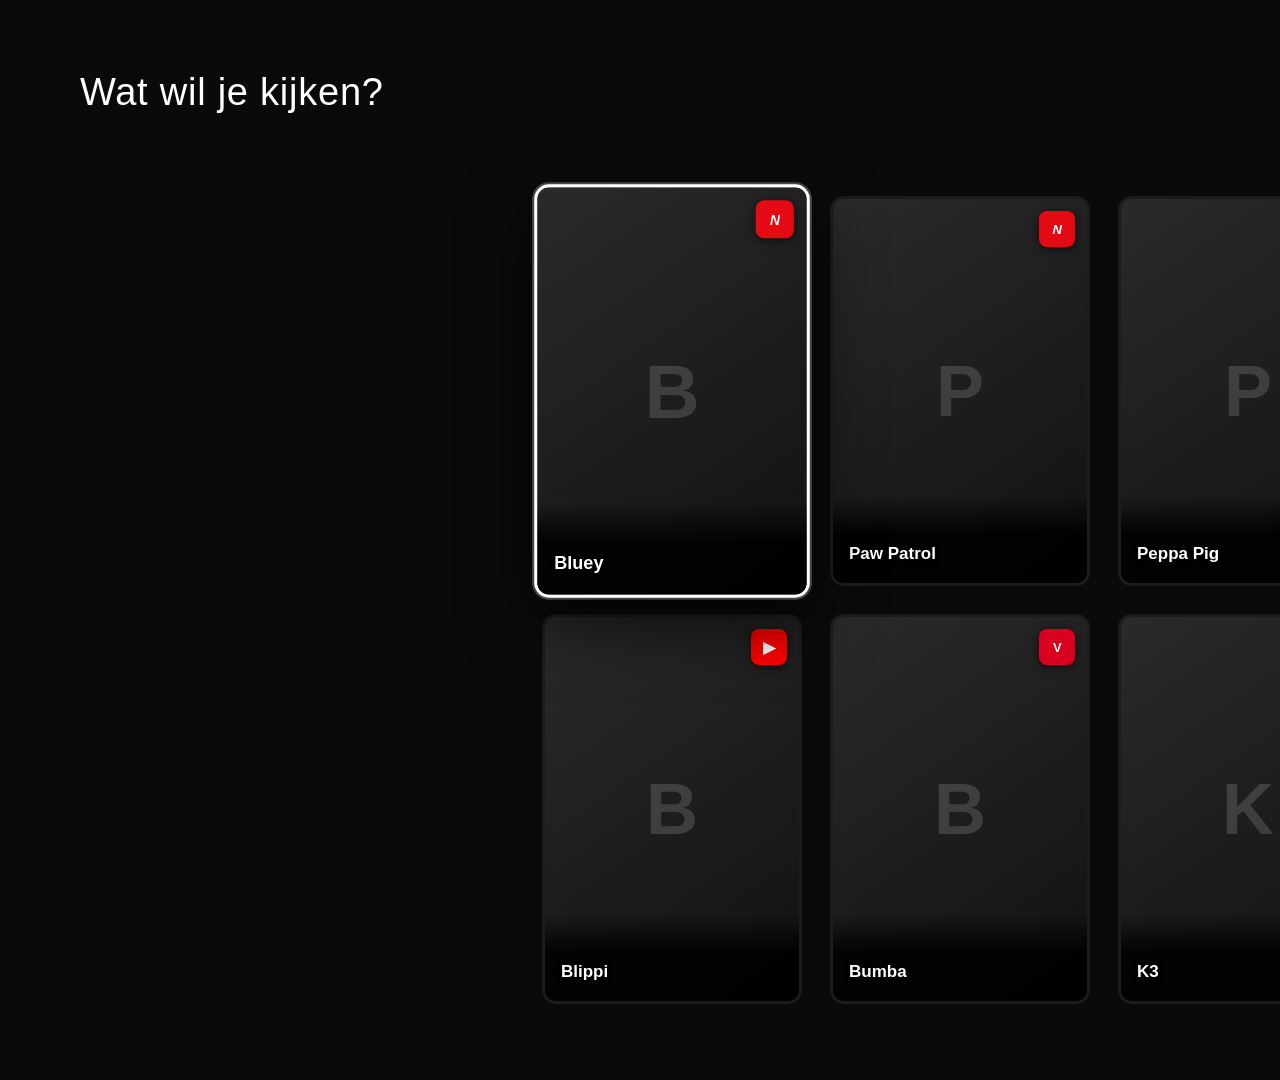
==== index.html @ e136d705 "Initial commit: Kids TV Launcher for LG WebOS 5" ====
<!DOCTYPE html>
<html lang="nl">
<head>
  <meta charset="UTF-8">
  <meta name="viewport" content="width=1920">
  <title>Kids TV</title>
  <link rel="stylesheet" href="styles.css">
</head>
<body>
  <div id="app">
    <header>
      <h1 id="app-title">Wat wil je kijken?</h1>
    </header>
    <div id="grid-container">
      <div id="grid" class="grid" role="grid" aria-label="Shows"></div>
    </div>
  </div>

  <div id="toast" class="toast hidden" role="alert"></div>

  <div id="loading">
    <span>Laden…</span>
  </div>

  <!-- webOSTV.js — present on device, shimmed for browser dev -->
  <script src="webOSTVjs/webOSTV.js" onerror="void(0)"></script>
  <script src="app.js"></script>
</body>
</html>
---- styles.css ----
/* =========================================================
   Kids TV Launcher — styles.css
   Designed for LG WebOS 5, 1920×1080 fullscreen
   ========================================================= */

*, *::before, *::after {
  margin: 0;
  padding: 0;
  box-sizing: border-box;
}

:root {
  /* Layout */
  --pad-x:         80px;
  --pad-y:         48px;
  --header-height: 88px;
  --grid-gap:      28px;

  /* Card dimensions — JS overrides via CSS vars based on show count */
  --card-w:        260px;
  --card-h:        390px;
  --card-radius:   14px;

  /* Colors */
  --bg:            #0a0a0a;
  --card-bg:       #1c1c1c;
  --text:          #f0f0f0;
  --text-muted:    #666;
  --focus-ring:    #ffffff;

  /* Platform badge colors */
  --netflix:       #E50914;
  --youtube:       #FF0000;
  --videoland:     #D8001E;
  --direct:        #1db954;
}

html, body {
  width:      1920px;
  height:     1080px;
  overflow:   hidden;
  background: var(--bg);
  color:      var(--text);
  /* LG SmartTV system font, falls back gracefully */
  font-family: 'LG Smart UI', 'Helvetica Neue', Arial, sans-serif;
  -webkit-font-smoothing: antialiased;
  user-select: none;
}

/* ── Layout shell ─────────────────────────────────────── */
#app {
  display:        flex;
  flex-direction: column;
  height:         1080px;
  padding:        var(--pad-y) var(--pad-x);
}

header {
  height:        var(--header-height);
  display:       flex;
  align-items:   center;
  margin-bottom: 32px;
  flex-shrink:   0;
}

header h1 {
  font-size:      38px;
  font-weight:    300;
  letter-spacing: 0.02em;
  color:          #fff;
}

#grid-container {
  flex:            1;
  display:         flex;
  align-items:     center;   /* vertical centering when 1 row */
  justify-content: center;
}

/* ── Grid ─────────────────────────────────────────────── */
.grid {
  display:               grid;
  grid-template-columns: repeat(var(--cols, 3), var(--card-w));
  grid-auto-rows:        var(--card-h);
  gap:                   var(--grid-gap);
  justify-content:       center;
  align-content:         center;
}

/* ── Cards ────────────────────────────────────────────── */
.card {
  position:      relative;
  width:         var(--card-w);
  height:        var(--card-h);
  border-radius: var(--card-radius);
  overflow:      hidden;
  background:    var(--card-bg);
  cursor:        pointer;
  outline:       none;
  border:        3px solid transparent;

  transition:
    transform   0.15s cubic-bezier(0.25, 0.46, 0.45, 0.94),
    border-color 0.1s ease,
    box-shadow  0.15s ease;
}

/* Focus via D-pad (JS adds .focused) and Magic Remote hover */
.card.focused,
.card:hover {
  transform:    scale(1.06);
  border-color: var(--focus-ring);
  box-shadow:
    0 0 0 2px rgba(255, 255, 255, 0.25),
    0 24px 64px rgba(0, 0, 0, 0.7);
  z-index:      10;
}

/* Slightly different hover vs focused so keyboard navigation is clear */
.card:hover:not(.focused) {
  transform:    scale(1.03);
  border-color: rgba(255, 255, 255, 0.5);
}

/* ── Card image ───────────────────────────────────────── */
.card-image {
  position: absolute;
  inset:    0;
}

.card-image img {
  width:       100%;
  height:      100%;
  object-fit:  cover;
  display:     block;
}

/* Placeholder shown when image fails */
.card-image .img-fallback {
  display:         flex;
  align-items:     center;
  justify-content: center;
  width:           100%;
  height:          100%;
  font-size:       72px;
  font-weight:     700;
  color:           rgba(255,255,255,0.15);
  background:      linear-gradient(145deg, #2a2a2a, #111);
}

/* ── Card title ───────────────────────────────────────── */
.card-title {
  position:    absolute;
  bottom:      0;
  left:        0;
  right:       0;
  padding:     48px 16px 18px;
  background:  linear-gradient(to top, rgba(0,0,0,0.92) 55%, transparent);
  font-size:   17px;
  font-weight: 600;
  line-height: 1.3;
  color:       #fff;
  text-shadow: 0 1px 6px rgba(0,0,0,0.9);
}

/* ── Platform badges ──────────────────────────────────── */
.badge {
  position:        absolute;
  top:             12px;
  right:           12px;
  width:           36px;
  height:          36px;
  border-radius:   8px;
  display:         flex;
  align-items:     center;
  justify-content: center;
  font-size:       13px;
  font-weight:     900;
  color:           #fff;
  letter-spacing:  -0.5px;
  box-shadow:      0 2px 10px rgba(0,0,0,0.6);
}

.badge-netflix   { background: var(--netflix);   font-style: italic; }
.badge-youtube   { background: var(--youtube);   font-size: 16px; }
.badge-videoland { background: var(--videoland); }
.badge-direct    { background: var(--direct); }

/* ── Toast notification ───────────────────────────────── */
.toast {
  position:   fixed;
  bottom:     60px;
  left:       50%;
  transform:  translateX(-50%);
  background: rgba(28, 28, 28, 0.97);
  border:     1px solid #3a3a3a;
  border-radius: 12px;
  padding:    18px 36px;
  font-size:  22px;
  color:      #fff;
  z-index:    200;
  white-space: nowrap;
  transition: opacity 0.3s ease;
  box-shadow: 0 8px 32px rgba(0,0,0,0.5);
}

.toast.hidden {
  opacity:        0;
  pointer-events: none;
}

/* ── Loading screen ───────────────────────────────────── */
#loading {
  position:        fixed;
  inset:           0;
  display:         flex;
  align-items:     center;
  justify-content: center;
  background:      var(--bg);
  font-size:       26px;
  color:           var(--text-muted);
  z-index:         100;
  transition:      opacity 0.4s ease;
}

#loading.hidden {
  opacity:        0;
  pointer-events: none;
}
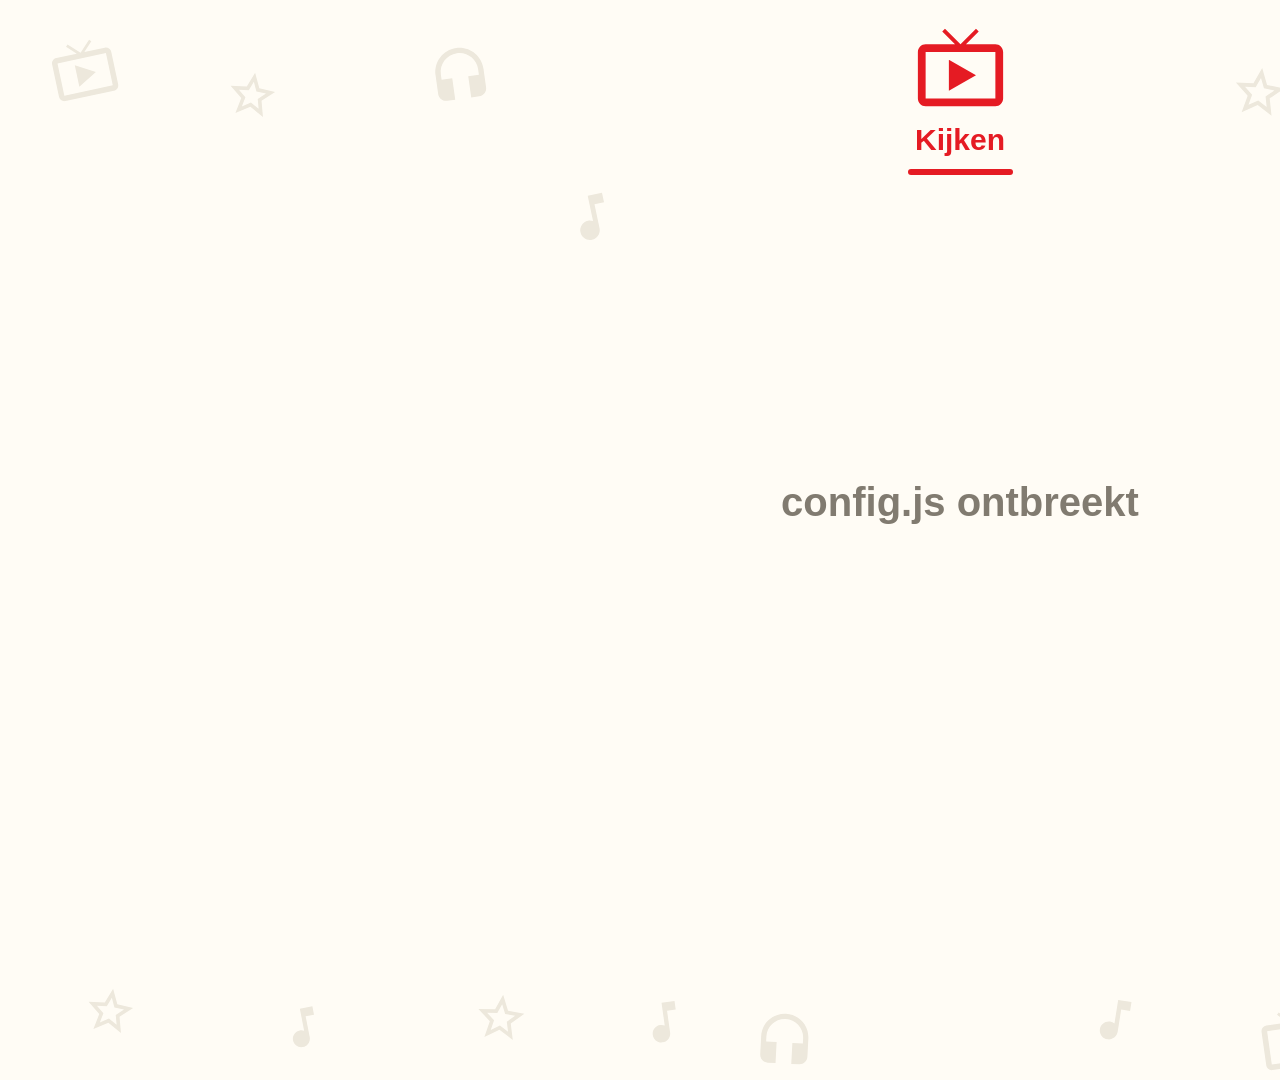
==== commit 40a22b55: "Rebuild as Jellyfin kids player for LG webOS (tablet look, direct play, resume)" ====
--- a/index.html
+++ b/index.html
@@ -1,29 +1,39 @@
 <!DOCTYPE html>
 <html lang="nl">
 <head>
-  <meta charset="UTF-8">
-  <meta name="viewport" content="width=1920">
+  <meta charset="utf-8">
   <title>Kids TV</title>
   <link rel="stylesheet" href="styles.css">
 </head>
 <body>
-  <div id="app">
-    <header>
-      <h1 id="app-title">Wat wil je kijken?</h1>
-    </header>
-    <div id="grid-container">
-      <div id="grid" class="grid" role="grid" aria-label="Shows"></div>
+  <div id="home" class="screen">
+    <div id="doodles"></div>
+    <nav class="tabs">
+      <div class="tab selected">
+        <svg viewBox="0 0 24 24"><path d="M21 6h-7.59l3.29-3.29L16 2l-4 4-4-4-.71.71L10.59 6H3c-1.1 0-2 .89-2 2v12c0 1.1.9 2 2 2h18c1.1 0 2-.9 2-2V8c0-1.11-.9-2-2-2zm0 14H3V8h18v12zM9 10v8l7-4z"/></svg>
+        <span>Kijken</span>
+        <i></i>
+      </div>
+    </nav>
+    <div id="grid" class="grid"></div>
+    <div id="message" class="message hidden"></div>
+    <div class="lock">
+      <svg viewBox="0 0 24 24"><path d="M18 8h-1V6c0-2.76-2.24-5-5-5S7 3.24 7 6v2H6c-1.1 0-2 .9-2 2v10c0 1.1.9 2 2 2h12c1.1 0 2-.9 2-2V10c0-1.1-.9-2-2-2zm-6 9c-1.1 0-2-.9-2-2s.9-2 2-2 2 .9 2 2-.9 2-2 2zm3.1-9H8.9V6c0-1.71 1.39-3.1 3.1-3.1 1.71 0 3.1 1.39 3.1 3.1v2z"/></svg>
     </div>
   </div>
 
-  <div id="toast" class="toast hidden" role="alert"></div>
-
-  <div id="loading">
-    <span>Laden…</span>
+  <div id="player" class="screen hidden">
+    <video id="video"></video>
+    <div id="overlay" class="overlay hidden">
+      <div class="big-button">
+        <svg viewBox="0 0 24 24"><path d="M8 5v14l11-7z"/></svg>
+      </div>
+      <div id="episode-title" class="episode-title"></div>
+    </div>
+    <div id="spinner" class="spinner hidden"></div>
   </div>
 
-  <!-- webOSTV.js — present on device, shimmed for browser dev -->
-  <script src="webOSTVjs/webOSTV.js" onerror="void(0)"></script>
+  <script src="config.js"></script>
   <script src="app.js"></script>
 </body>
 </html>
--- a/styles.css
+++ b/styles.css
@@ -1,229 +1,185 @@
-/* =========================================================
-   Kids TV Launcher — styles.css
-   Designed for LG WebOS 5, 1920×1080 fullscreen
-   ========================================================= */
+* { box-sizing: border-box; margin: 0; padding: 0; }
 
-*, *::before, *::after {
-  margin: 0;
-  padding: 0;
-  box-sizing: border-box;
+html, body {
+  width: 1920px;
+  height: 1080px;
+  overflow: hidden;
+  background: #FFFCF5;
+  font-family: "Museo Sans", "LG Smart UI", Roboto, Arial, sans-serif;
+  color: #2D2D2D;
 }
 
-:root {
-  /* Layout */
-  --pad-x:         80px;
-  --pad-y:         48px;
-  --header-height: 88px;
-  --grid-gap:      28px;
+.hidden { display: none !important; }
 
-  /* Card dimensions — JS overrides via CSS vars based on show count */
-  --card-w:        260px;
-  --card-h:        390px;
-  --card-radius:   14px;
-
-  /* Colors */
-  --bg:            #0a0a0a;
-  --card-bg:       #1c1c1c;
-  --text:          #f0f0f0;
-  --text-muted:    #666;
-  --focus-ring:    #ffffff;
-
-  /* Platform badge colors */
-  --netflix:       #E50914;
-  --youtube:       #FF0000;
-  --videoland:     #D8001E;
-  --direct:        #1db954;
+.screen {
+  position: absolute;
+  top: 0; left: 0;
+  width: 1920px;
+  height: 1080px;
 }
 
-html, body {
-  width:      1920px;
-  height:     1080px;
-  overflow:   hidden;
-  background: var(--bg);
-  color:      var(--text);
-  /* LG SmartTV system font, falls back gracefully */
-  font-family: 'LG Smart UI', 'Helvetica Neue', Arial, sans-serif;
-  -webkit-font-smoothing: antialiased;
-  user-select: none;
+/* ── Home ───────────────────────────────────────── */
+
+#doodles svg {
+  position: absolute;
+  fill: #EDE8DC;
 }
 
-/* ── Layout shell ─────────────────────────────────────── */
-#app {
-  display:        flex;
-  flex-direction: column;
-  height:         1080px;
-  padding:        var(--pad-y) var(--pad-x);
+.tabs {
+  position: relative;
+  display: flex;
+  justify-content: center;
+  padding-top: 21px;
+  height: 230px;
 }
 
-header {
-  height:        var(--header-height);
-  display:       flex;
-  align-items:   center;
-  margin-bottom: 32px;
-  flex-shrink:   0;
+.tab {
+  width: 180px;
+  display: flex;
+  flex-direction: column;
+  align-items: center;
+  color: #2D2D2D;
 }
 
-header h1 {
-  font-size:      38px;
-  font-weight:    300;
-  letter-spacing: 0.02em;
-  color:          #fff;
+.tab svg { width: 93px; height: 93px; fill: currentColor; }
+.tab span { margin-top: 9px; font-size: 30px; font-weight: 800; }
+.tab i { margin-top: 12px; width: 105px; height: 6px; border-radius: 3px; background: transparent; }
+.tab.selected { color: #E51B23; }
+.tab.selected i { background: #E51B23; }
+
+.grid {
+  position: relative;
+  display: grid;
+  grid-template-columns: repeat(3, 1fr);
+  grid-gap: 30px;
+  padding: 12px 60px 0;
 }
 
-#grid-container {
-  flex:            1;
-  display:         flex;
-  align-items:     center;   /* vertical centering when 1 row */
+.card {
+  position: relative;
+  width: 100%;
+  padding-top: 66.67%; /* 3:2 */
+  border-radius: 39px;
+  overflow: hidden;
+  background: #EDE8DC;
+  box-shadow: 0 10px 22px rgba(90, 75, 54, 0.24);
+  transition: transform 0.15s ease, box-shadow 0.15s ease;
+}
+
+.card img {
+  position: absolute;
+  top: 0; left: 0;
+  width: 100%;
+  height: 100%;
+  object-fit: cover;
+}
+
+.card .shade {
+  position: absolute;
+  left: 0; right: 0; bottom: 0;
+  height: 138px;
+  background: linear-gradient(rgba(0, 0, 0, 0), rgba(0, 0, 0, 0.82));
+}
+
+.card .title {
+  position: absolute;
+  left: 0; right: 0; bottom: 18px;
+  text-align: center;
+  color: #fff;
+  font-size: 51px;
+  font-weight: 800;
+}
+
+.card .badge {
+  position: absolute;
+  top: 18px; right: 18px;
+  width: 72px; height: 72px;
+  border-radius: 24px;
+  background: #E51B23;
+  display: flex;
+  align-items: center;
   justify-content: center;
 }
 
-/* ── Grid ─────────────────────────────────────────────── */
-.grid {
-  display:               grid;
-  grid-template-columns: repeat(var(--cols, 3), var(--card-w));
-  grid-auto-rows:        var(--card-h);
-  gap:                   var(--grid-gap);
-  justify-content:       center;
-  align-content:         center;
+.card .badge svg { width: 46px; height: 46px; fill: #fff; }
+
+.card.focused {
+  transform: scale(1.05);
+  box-shadow: 0 0 0 10px #E51B23, 0 16px 34px rgba(90, 75, 54, 0.35);
 }
 
-/* ── Cards ────────────────────────────────────────────── */
-.card {
-  position:      relative;
-  width:         var(--card-w);
-  height:        var(--card-h);
-  border-radius: var(--card-radius);
-  overflow:      hidden;
-  background:    var(--card-bg);
-  cursor:        pointer;
-  outline:       none;
-  border:        3px solid transparent;
-
-  transition:
-    transform   0.15s cubic-bezier(0.25, 0.46, 0.45, 0.94),
-    border-color 0.1s ease,
-    box-shadow  0.15s ease;
+.lock {
+  position: absolute;
+  right: 36px; bottom: 27px;
+  width: 102px; height: 102px;
+  border-radius: 51px;
+  background: #FFFDF8;
+  box-shadow: 0 8px 20px rgba(90, 75, 54, 0.3);
+  display: flex;
+  align-items: center;
+  justify-content: center;
 }
 
-/* Focus via D-pad (JS adds .focused) and Magic Remote hover */
-.card.focused,
-.card:hover {
-  transform:    scale(1.06);
-  border-color: var(--focus-ring);
-  box-shadow:
-    0 0 0 2px rgba(255, 255, 255, 0.25),
-    0 24px 64px rgba(0, 0, 0, 0.7);
-  z-index:      10;
+.lock svg { width: 51px; height: 51px; fill: #373737; }
+
+.message {
+  position: absolute;
+  top: 480px; left: 0; right: 0;
+  text-align: center;
+  font-size: 40px;
+  font-weight: 700;
+  color: #817B70;
 }
 
-/* Slightly different hover vs focused so keyboard navigation is clear */
-.card:hover:not(.focused) {
-  transform:    scale(1.03);
-  border-color: rgba(255, 255, 255, 0.5);
+/* ── Player ─────────────────────────────────────── */
+
+#player { background: #000; }
+
+#video {
+  width: 1920px;
+  height: 1080px;
+  background: #000;
 }
 
-/* ── Card image ───────────────────────────────────────── */
-.card-image {
+.overlay {
   position: absolute;
-  inset:    0;
+  top: 0; left: 0;
+  width: 1920px;
+  height: 1080px;
+  background: rgba(0, 0, 0, 0.35);
+  display: flex;
+  flex-direction: column;
+  align-items: center;
+  justify-content: center;
 }
 
-.card-image img {
-  width:       100%;
-  height:      100%;
-  object-fit:  cover;
-  display:     block;
+.big-button {
+  width: 260px; height: 260px;
+  border-radius: 130px;
+  background: rgba(255, 253, 248, 0.95);
+  display: flex;
+  align-items: center;
+  justify-content: center;
 }
 
-/* Placeholder shown when image fails */
-.card-image .img-fallback {
-  display:         flex;
-  align-items:     center;
-  justify-content: center;
-  width:           100%;
-  height:          100%;
-  font-size:       72px;
-  font-weight:     700;
-  color:           rgba(255,255,255,0.15);
-  background:      linear-gradient(145deg, #2a2a2a, #111);
+.big-button svg { width: 170px; height: 170px; fill: #E51B23; margin-left: 18px; }
+
+.episode-title {
+  margin-top: 40px;
+  color: #fff;
+  font-size: 54px;
+  font-weight: 800;
+  text-shadow: 0 2px 10px rgba(0, 0, 0, 0.6);
 }
 
-/* ── Card title ───────────────────────────────────────── */
-.card-title {
-  position:    absolute;
-  bottom:      0;
-  left:        0;
-  right:       0;
-  padding:     48px 16px 18px;
-  background:  linear-gradient(to top, rgba(0,0,0,0.92) 55%, transparent);
-  font-size:   17px;
-  font-weight: 600;
-  line-height: 1.3;
-  color:       #fff;
-  text-shadow: 0 1px 6px rgba(0,0,0,0.9);
+.spinner {
+  position: absolute;
+  top: 480px; left: 900px;
+  width: 120px; height: 120px;
+  border-radius: 60px;
+  border: 12px solid rgba(255, 255, 255, 0.25);
+  border-top-color: #E51B23;
+  animation: spin 0.9s linear infinite;
 }
 
-/* ── Platform badges ──────────────────────────────────── */
-.badge {
-  position:        absolute;
-  top:             12px;
-  right:           12px;
-  width:           36px;
-  height:          36px;
-  border-radius:   8px;
-  display:         flex;
-  align-items:     center;
-  justify-content: center;
-  font-size:       13px;
-  font-weight:     900;
-  color:           #fff;
-  letter-spacing:  -0.5px;
-  box-shadow:      0 2px 10px rgba(0,0,0,0.6);
-}
-
-.badge-netflix   { background: var(--netflix);   font-style: italic; }
-.badge-youtube   { background: var(--youtube);   font-size: 16px; }
-.badge-videoland { background: var(--videoland); }
-.badge-direct    { background: var(--direct); }
-
-/* ── Toast notification ───────────────────────────────── */
-.toast {
-  position:   fixed;
-  bottom:     60px;
-  left:       50%;
-  transform:  translateX(-50%);
-  background: rgba(28, 28, 28, 0.97);
-  border:     1px solid #3a3a3a;
-  border-radius: 12px;
-  padding:    18px 36px;
-  font-size:  22px;
-  color:      #fff;
-  z-index:    200;
-  white-space: nowrap;
-  transition: opacity 0.3s ease;
-  box-shadow: 0 8px 32px rgba(0,0,0,0.5);
-}
-
-.toast.hidden {
-  opacity:        0;
-  pointer-events: none;
-}
-
-/* ── Loading screen ───────────────────────────────────── */
-#loading {
-  position:        fixed;
-  inset:           0;
-  display:         flex;
-  align-items:     center;
-  justify-content: center;
-  background:      var(--bg);
-  font-size:       26px;
-  color:           var(--text-muted);
-  z-index:         100;
-  transition:      opacity 0.4s ease;
-}
-
-#loading.hidden {
-  opacity:        0;
-  pointer-events: none;
-}
+@keyframes spin { to { transform: rotate(360deg); } }
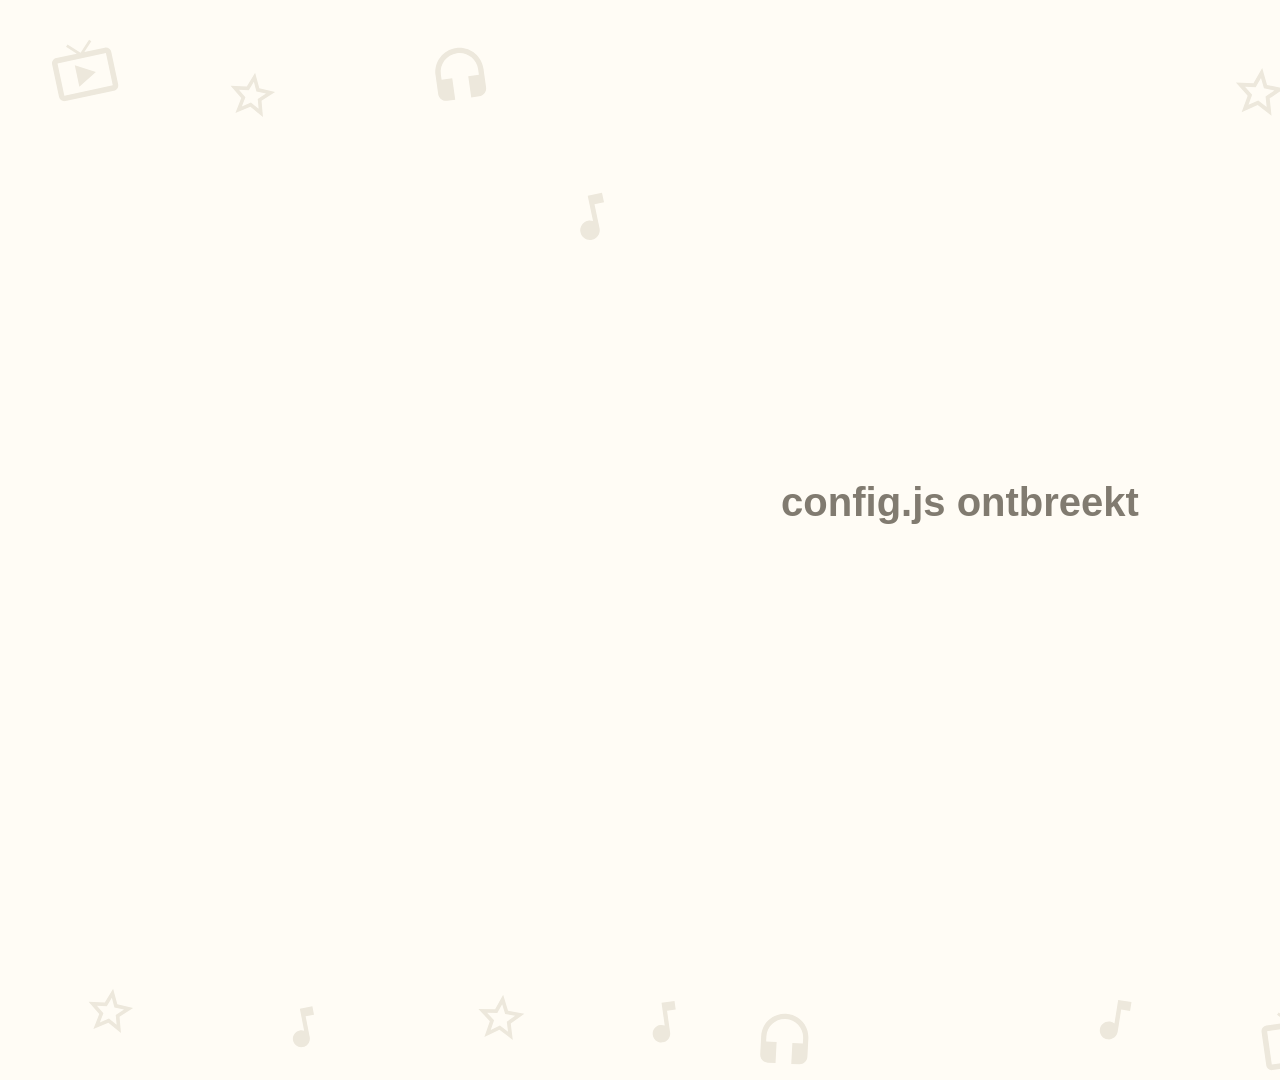
==== commit 1e210127: "Simplify home: cards only (no tabs, no lock), tablet covers, lookup by name, movie support" ====
--- a/index.html
+++ b/index.html
@@ -8,27 +8,34 @@
 <body>
   <div id="home" class="screen">
     <div id="doodles"></div>
-    <nav class="tabs">
-      <div class="tab selected">
-        <svg viewBox="0 0 24 24"><path d="M21 6h-7.59l3.29-3.29L16 2l-4 4-4-4-.71.71L10.59 6H3c-1.1 0-2 .89-2 2v12c0 1.1.9 2 2 2h18c1.1 0 2-.9 2-2V8c0-1.11-.9-2-2-2zm0 14H3V8h18v12zM9 10v8l7-4z"/></svg>
-        <span>Kijken</span>
-        <i></i>
-      </div>
-    </nav>
     <div id="grid" class="grid"></div>
     <div id="message" class="message hidden"></div>
-    <div class="lock">
-      <svg viewBox="0 0 24 24"><path d="M18 8h-1V6c0-2.76-2.24-5-5-5S7 3.24 7 6v2H6c-1.1 0-2 .9-2 2v10c0 1.1.9 2 2 2h12c1.1 0 2-.9 2-2V10c0-1.1-.9-2-2-2zm-6 9c-1.1 0-2-.9-2-2s.9-2 2-2 2 .9 2 2-.9 2-2 2zm3.1-9H8.9V6c0-1.71 1.39-3.1 3.1-3.1 1.71 0 3.1 1.39 3.1 3.1v2z"/></svg>
-    </div>
   </div>
 
   <div id="player" class="screen hidden">
     <video id="video"></video>
-    <div id="overlay" class="overlay hidden">
+    <div id="pause-icon" class="pause-icon hidden">
       <div class="big-button">
         <svg viewBox="0 0 24 24"><path d="M8 5v14l11-7z"/></svg>
       </div>
+    </div>
+    <div id="controls" class="controls hidden">
       <div id="episode-title" class="episode-title"></div>
+      <div class="progress-row">
+        <span id="time-current" class="time">0:00</span>
+        <div id="progress" class="progress"><div id="progress-fill" class="progress-fill"><i></i></div></div>
+        <span id="time-total" class="time">0:00</span>
+      </div>
+      <div class="buttons">
+        <div id="btn-play" class="ctrl-button" data-index="0">
+          <svg class="icon-pause" viewBox="0 0 24 24"><path d="M6 19h4V5H6v14zm8-14v14h4V5h-4z"/></svg>
+          <svg class="icon-play" viewBox="0 0 24 24"><path d="M8 5v14l11-7z"/></svg>
+        </div>
+        <div id="btn-next" class="ctrl-button wide" data-index="1">
+          <svg viewBox="0 0 24 24"><path d="M6 18l8.5-6L6 6v12zM16 6v12h2V6h-2z"/></svg>
+          <span>Volgende</span>
+        </div>
+      </div>
     </div>
     <div id="spinner" class="spinner hidden"></div>
   </div>
--- a/styles.css
+++ b/styles.css
@@ -20,39 +20,23 @@
 
 /* ── Home ───────────────────────────────────────── */
 
+#home {
+  display: flex;
+  align-items: center;
+}
+
 #doodles svg {
   position: absolute;
   fill: #EDE8DC;
 }
-
-.tabs {
-  position: relative;
-  display: flex;
-  justify-content: center;
-  padding-top: 21px;
-  height: 230px;
-}
-
-.tab {
-  width: 180px;
-  display: flex;
-  flex-direction: column;
-  align-items: center;
-  color: #2D2D2D;
-}
-
-.tab svg { width: 93px; height: 93px; fill: currentColor; }
-.tab span { margin-top: 9px; font-size: 30px; font-weight: 800; }
-.tab i { margin-top: 12px; width: 105px; height: 6px; border-radius: 3px; background: transparent; }
-.tab.selected { color: #E51B23; }
-.tab.selected i { background: #E51B23; }
 
 .grid {
   position: relative;
   display: grid;
   grid-template-columns: repeat(3, 1fr);
   grid-gap: 30px;
-  padding: 12px 60px 0;
+  width: 1920px;
+  padding: 0 100px;
 }
 
 .card {
@@ -108,20 +92,6 @@
   box-shadow: 0 0 0 10px #E51B23, 0 16px 34px rgba(90, 75, 54, 0.35);
 }
 
-.lock {
-  position: absolute;
-  right: 36px; bottom: 27px;
-  width: 102px; height: 102px;
-  border-radius: 51px;
-  background: #FFFDF8;
-  box-shadow: 0 8px 20px rgba(90, 75, 54, 0.3);
-  display: flex;
-  align-items: center;
-  justify-content: center;
-}
-
-.lock svg { width: 51px; height: 51px; fill: #373737; }
-
 .message {
   position: absolute;
   top: 480px; left: 0; right: 0;
@@ -141,14 +111,13 @@
   background: #000;
 }
 
-.overlay {
+.pause-icon {
   position: absolute;
   top: 0; left: 0;
   width: 1920px;
   height: 1080px;
-  background: rgba(0, 0, 0, 0.35);
-  display: flex;
-  flex-direction: column;
+  background: rgba(0, 0, 0, 0.3);
+  display: flex;
   align-items: center;
   justify-content: center;
 }
@@ -164,13 +133,91 @@
 
 .big-button svg { width: 170px; height: 170px; fill: #E51B23; margin-left: 18px; }
 
+.controls {
+  position: absolute;
+  left: 0; right: 0; bottom: 0;
+  padding: 140px 90px 60px;
+  background: linear-gradient(rgba(0, 0, 0, 0), rgba(0, 0, 0, 0.85));
+  color: #fff;
+}
+
 .episode-title {
-  margin-top: 40px;
-  color: #fff;
-  font-size: 54px;
+  font-size: 48px;
   font-weight: 800;
   text-shadow: 0 2px 10px rgba(0, 0, 0, 0.6);
 }
+
+.progress-row {
+  display: flex;
+  align-items: center;
+  margin-top: 28px;
+}
+
+.time {
+  width: 150px;
+  font-size: 32px;
+  font-weight: 700;
+}
+
+.time:last-child { text-align: right; }
+
+.progress {
+  flex: 1;
+  height: 14px;
+  margin: 0 24px;
+  border-radius: 7px;
+  background: rgba(255, 255, 255, 0.3);
+}
+
+.progress-fill {
+  position: relative;
+  height: 14px;
+  width: 0;
+  border-radius: 7px;
+  background: #E51B23;
+}
+
+.progress-fill i {
+  position: absolute;
+  right: -17px; top: -10px;
+  width: 34px; height: 34px;
+  border-radius: 17px;
+  background: #fff;
+  opacity: 0;
+}
+
+.controls.focus-bar .progress { height: 18px; }
+.controls.focus-bar .progress-fill { height: 18px; }
+.controls.focus-bar .progress-fill i { opacity: 1; top: -8px; }
+
+.buttons {
+  display: flex;
+  justify-content: center;
+  margin-top: 34px;
+}
+
+.ctrl-button {
+  height: 110px;
+  min-width: 110px;
+  margin: 0 18px;
+  padding: 0 24px;
+  border-radius: 55px;
+  background: rgba(255, 255, 255, 0.18);
+  display: flex;
+  align-items: center;
+  justify-content: center;
+  transition: transform 0.12s ease;
+}
+
+.ctrl-button svg { width: 66px; height: 66px; fill: #fff; }
+.ctrl-button span { margin-left: 14px; font-size: 36px; font-weight: 800; }
+.ctrl-button.wide { padding: 0 44px 0 34px; }
+.ctrl-button.focused { background: #fff; color: #E51B23; transform: scale(1.08); }
+.ctrl-button.focused svg { fill: #E51B23; }
+
+.ctrl-button .icon-play { display: none; }
+.controls.paused .ctrl-button .icon-play { display: block; }
+.controls.paused .ctrl-button .icon-pause { display: none; }
 
 .spinner {
   position: absolute;
